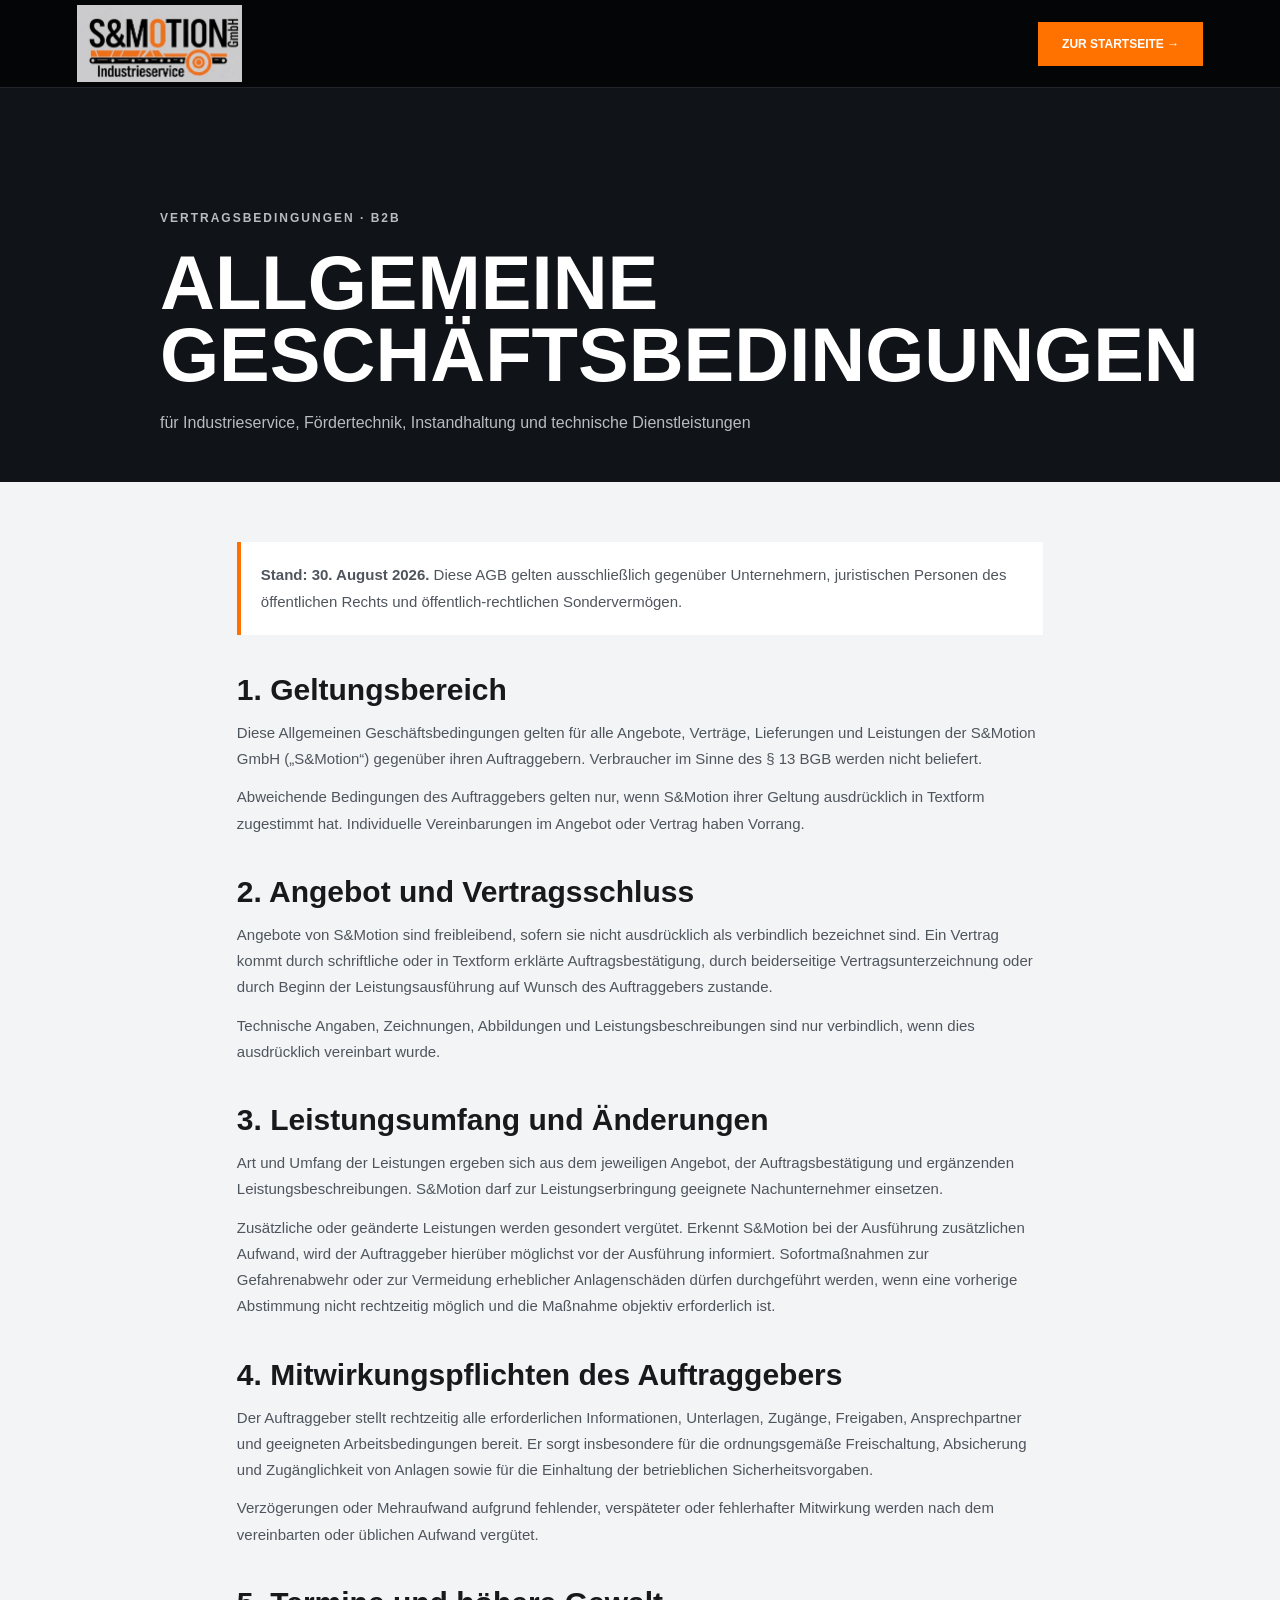
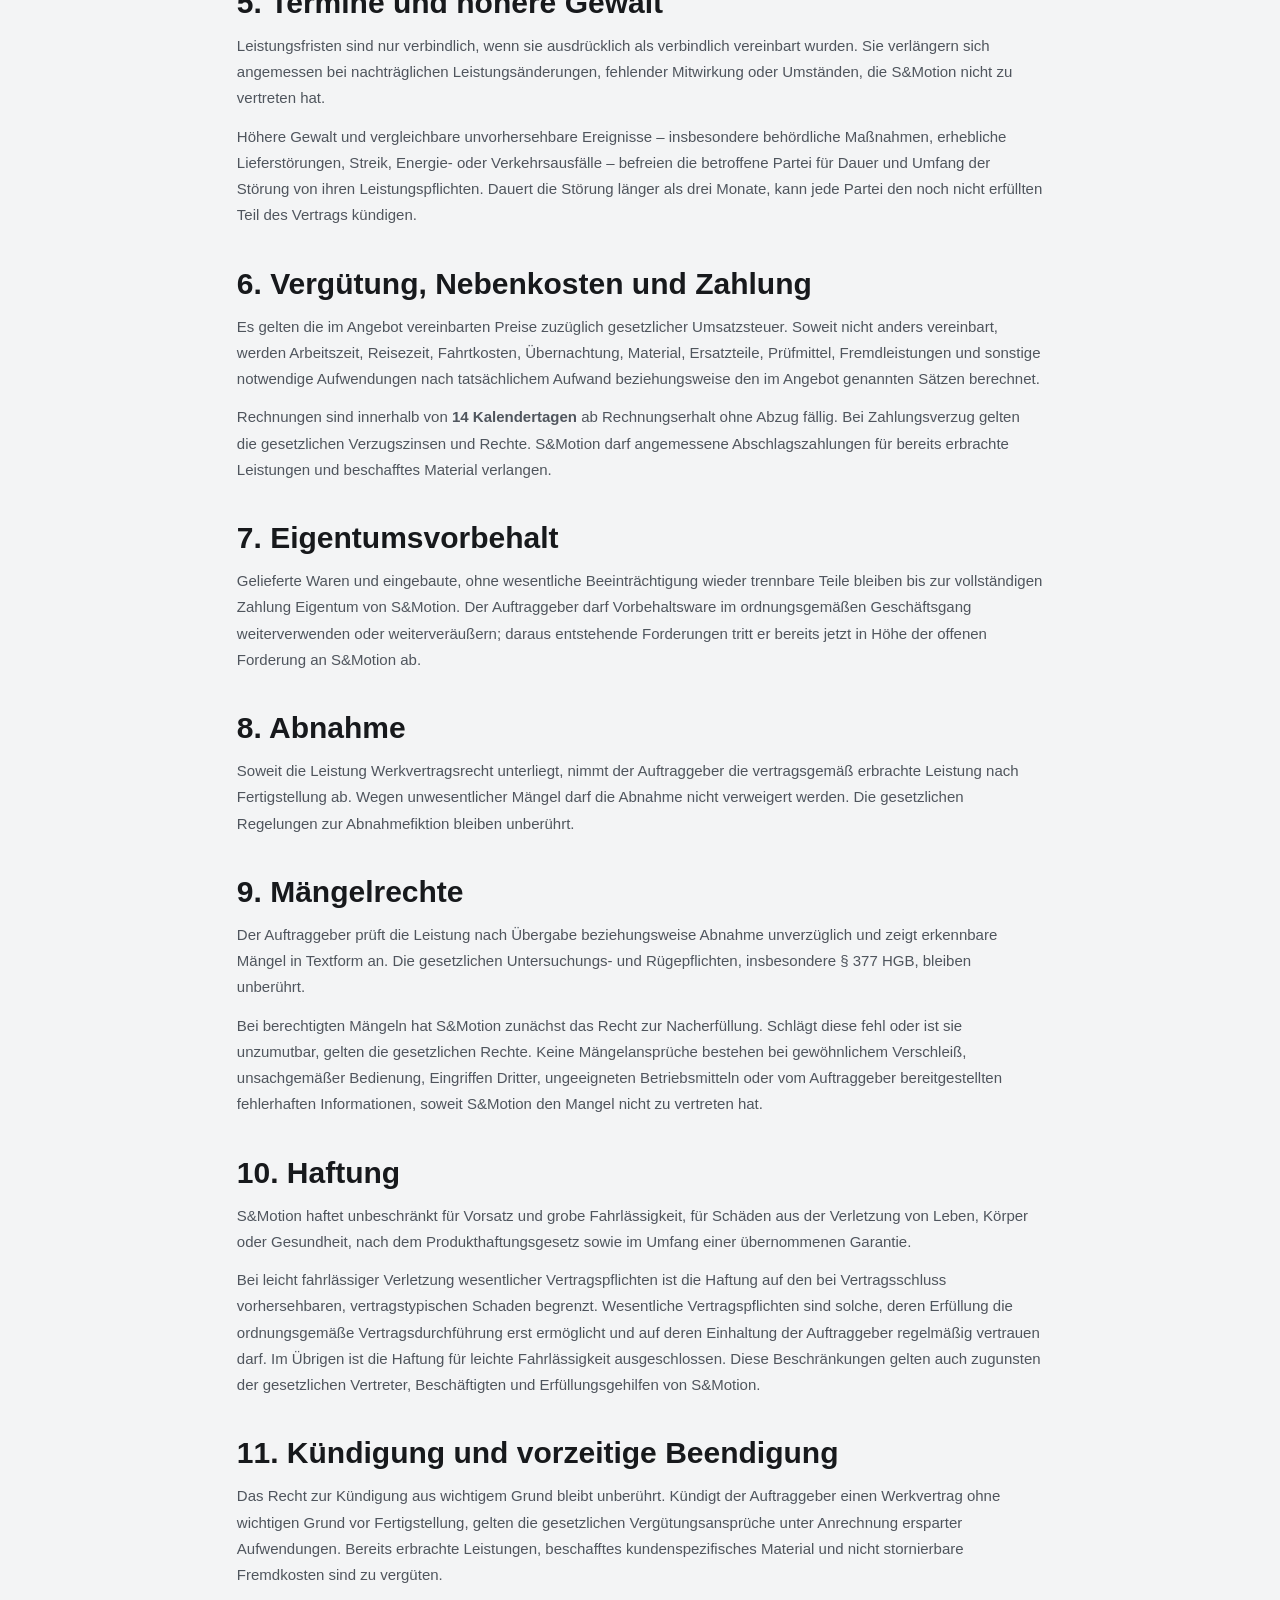
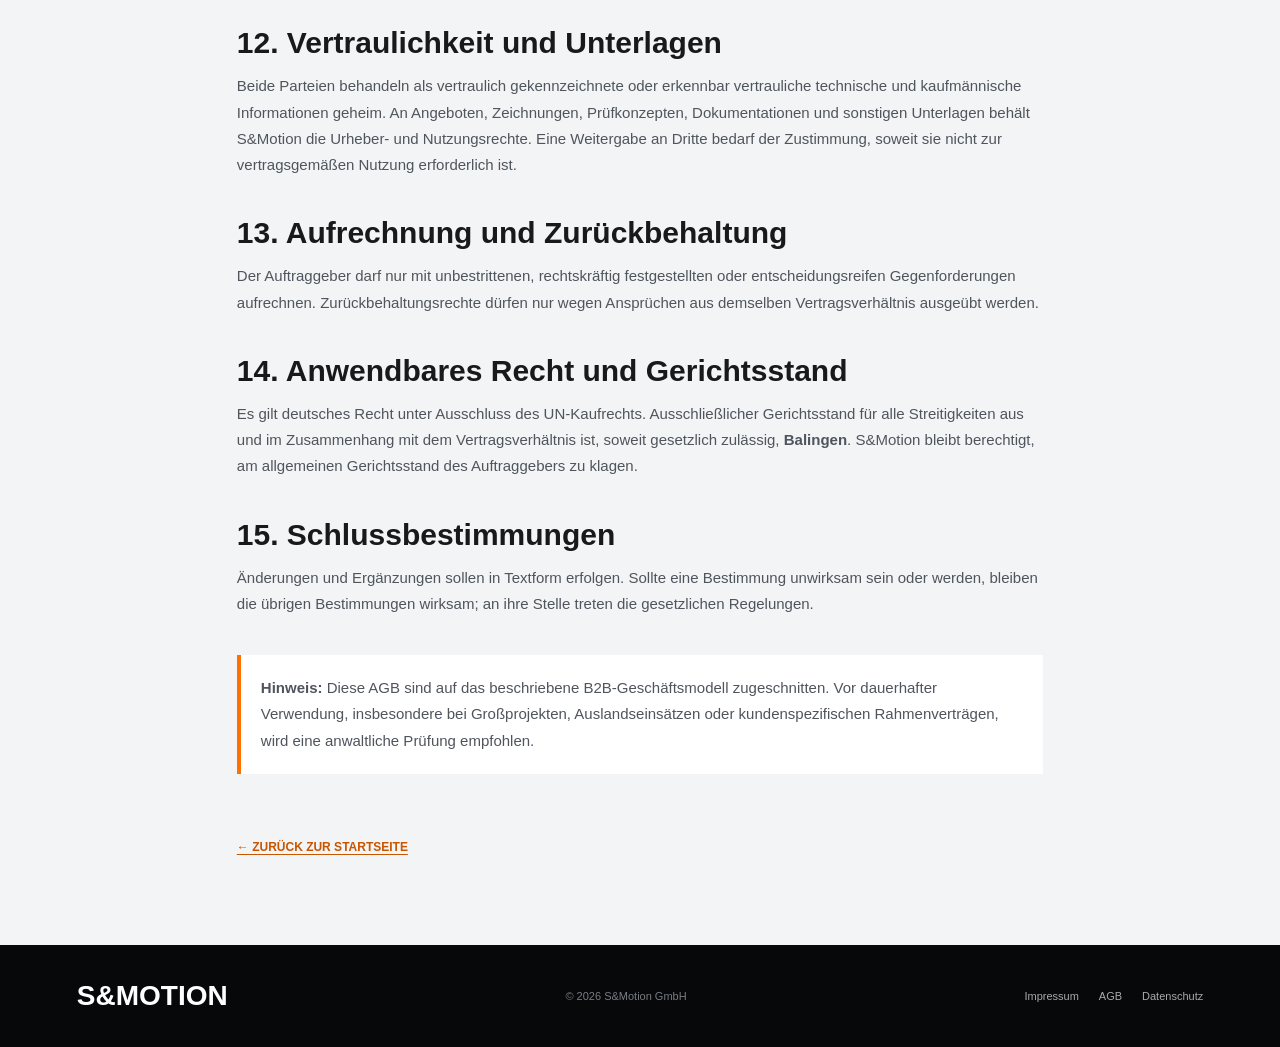
==== agb.html @ e18bdd0f "Add files via upload" ====
<!DOCTYPE html>
<html lang="de">
<head>
    <meta charset="UTF-8">
    <meta name="viewport" content="width=device-width, initial-scale=1.0">
    <meta name="robots" content="index,follow">
    <title>AGB | S&Motion GmbH</title>
    <meta name="description" content="Allgemeine Geschäftsbedingungen der S&Motion GmbH für Unternehmenskunden.">
    <link rel="stylesheet" href="style.css">
</head>
<body>
    <header class="header"><a href="index.html" class="logo"><img src="images/logo.png" alt="S&Motion GmbH Industrieservice"></a><a href="index.html" class="header-button">Zur Startseite →</a></header>
    <main class="legal-main">
        <div class="legal-hero"><div class="legal-hero-inner"><p class="eyebrow">VERTRAGSBEDINGUNGEN · B2B</p><h1>ALLGEMEINE GESCHÄFTSBEDINGUNGEN</h1><p>für Industrieservice, Fördertechnik, Instandhaltung und technische Dienstleistungen</p></div></div>
        <div class="legal-content">
            <section class="legal-note"><p><strong>Stand: 30. August 2026.</strong> Diese AGB gelten ausschließlich gegenüber Unternehmern, juristischen Personen des öffentlichen Rechts und öffentlich-rechtlichen Sondervermögen.</p></section>
            <section><h2>1. Geltungsbereich</h2><p>Diese Allgemeinen Geschäftsbedingungen gelten für alle Angebote, Verträge, Lieferungen und Leistungen der S&Motion GmbH („S&Motion“) gegenüber ihren Auftraggebern. Verbraucher im Sinne des § 13 BGB werden nicht beliefert.</p><p>Abweichende Bedingungen des Auftraggebers gelten nur, wenn S&Motion ihrer Geltung ausdrücklich in Textform zugestimmt hat. Individuelle Vereinbarungen im Angebot oder Vertrag haben Vorrang.</p></section>
            <section><h2>2. Angebot und Vertragsschluss</h2><p>Angebote von S&Motion sind freibleibend, sofern sie nicht ausdrücklich als verbindlich bezeichnet sind. Ein Vertrag kommt durch schriftliche oder in Textform erklärte Auftragsbestätigung, durch beiderseitige Vertragsunterzeichnung oder durch Beginn der Leistungsausführung auf Wunsch des Auftraggebers zustande.</p><p>Technische Angaben, Zeichnungen, Abbildungen und Leistungsbeschreibungen sind nur verbindlich, wenn dies ausdrücklich vereinbart wurde.</p></section>
            <section><h2>3. Leistungsumfang und Änderungen</h2><p>Art und Umfang der Leistungen ergeben sich aus dem jeweiligen Angebot, der Auftragsbestätigung und ergänzenden Leistungsbeschreibungen. S&Motion darf zur Leistungserbringung geeignete Nachunternehmer einsetzen.</p><p>Zusätzliche oder geänderte Leistungen werden gesondert vergütet. Erkennt S&Motion bei der Ausführung zusätzlichen Aufwand, wird der Auftraggeber hierüber möglichst vor der Ausführung informiert. Sofortmaßnahmen zur Gefahrenabwehr oder zur Vermeidung erheblicher Anlagenschäden dürfen durchgeführt werden, wenn eine vorherige Abstimmung nicht rechtzeitig möglich und die Maßnahme objektiv erforderlich ist.</p></section>
            <section><h2>4. Mitwirkungspflichten des Auftraggebers</h2><p>Der Auftraggeber stellt rechtzeitig alle erforderlichen Informationen, Unterlagen, Zugänge, Freigaben, Ansprechpartner und geeigneten Arbeitsbedingungen bereit. Er sorgt insbesondere für die ordnungsgemäße Freischaltung, Absicherung und Zugänglichkeit von Anlagen sowie für die Einhaltung der betrieblichen Sicherheitsvorgaben.</p><p>Verzögerungen oder Mehraufwand aufgrund fehlender, verspäteter oder fehlerhafter Mitwirkung werden nach dem vereinbarten oder üblichen Aufwand vergütet.</p></section>
            <section><h2>5. Termine und höhere Gewalt</h2><p>Leistungsfristen sind nur verbindlich, wenn sie ausdrücklich als verbindlich vereinbart wurden. Sie verlängern sich angemessen bei nachträglichen Leistungsänderungen, fehlender Mitwirkung oder Umständen, die S&Motion nicht zu vertreten hat.</p><p>Höhere Gewalt und vergleichbare unvorhersehbare Ereignisse – insbesondere behördliche Maßnahmen, erhebliche Lieferstörungen, Streik, Energie- oder Verkehrsausfälle – befreien die betroffene Partei für Dauer und Umfang der Störung von ihren Leistungspflichten. Dauert die Störung länger als drei Monate, kann jede Partei den noch nicht erfüllten Teil des Vertrags kündigen.</p></section>
            <section><h2>6. Vergütung, Nebenkosten und Zahlung</h2><p>Es gelten die im Angebot vereinbarten Preise zuzüglich gesetzlicher Umsatzsteuer. Soweit nicht anders vereinbart, werden Arbeitszeit, Reisezeit, Fahrtkosten, Übernachtung, Material, Ersatzteile, Prüfmittel, Fremdleistungen und sonstige notwendige Aufwendungen nach tatsächlichem Aufwand beziehungsweise den im Angebot genannten Sätzen berechnet.</p><p>Rechnungen sind innerhalb von <strong>14 Kalendertagen</strong> ab Rechnungserhalt ohne Abzug fällig. Bei Zahlungsverzug gelten die gesetzlichen Verzugszinsen und Rechte. S&Motion darf angemessene Abschlagszahlungen für bereits erbrachte Leistungen und beschafftes Material verlangen.</p></section>
            <section><h2>7. Eigentumsvorbehalt</h2><p>Gelieferte Waren und eingebaute, ohne wesentliche Beeinträchtigung wieder trennbare Teile bleiben bis zur vollständigen Zahlung Eigentum von S&Motion. Der Auftraggeber darf Vorbehaltsware im ordnungsgemäßen Geschäftsgang weiterverwenden oder weiterveräußern; daraus entstehende Forderungen tritt er bereits jetzt in Höhe der offenen Forderung an S&Motion ab.</p></section>
            <section><h2>8. Abnahme</h2><p>Soweit die Leistung Werkvertragsrecht unterliegt, nimmt der Auftraggeber die vertragsgemäß erbrachte Leistung nach Fertigstellung ab. Wegen unwesentlicher Mängel darf die Abnahme nicht verweigert werden. Die gesetzlichen Regelungen zur Abnahmefiktion bleiben unberührt.</p></section>
            <section><h2>9. Mängelrechte</h2><p>Der Auftraggeber prüft die Leistung nach Übergabe beziehungsweise Abnahme unverzüglich und zeigt erkennbare Mängel in Textform an. Die gesetzlichen Untersuchungs- und Rügepflichten, insbesondere § 377 HGB, bleiben unberührt.</p><p>Bei berechtigten Mängeln hat S&Motion zunächst das Recht zur Nacherfüllung. Schlägt diese fehl oder ist sie unzumutbar, gelten die gesetzlichen Rechte. Keine Mängelansprüche bestehen bei gewöhnlichem Verschleiß, unsachgemäßer Bedienung, Eingriffen Dritter, ungeeigneten Betriebsmitteln oder vom Auftraggeber bereitgestellten fehlerhaften Informationen, soweit S&Motion den Mangel nicht zu vertreten hat.</p></section>
            <section><h2>10. Haftung</h2><p>S&Motion haftet unbeschränkt für Vorsatz und grobe Fahrlässigkeit, für Schäden aus der Verletzung von Leben, Körper oder Gesundheit, nach dem Produkthaftungsgesetz sowie im Umfang einer übernommenen Garantie.</p><p>Bei leicht fahrlässiger Verletzung wesentlicher Vertragspflichten ist die Haftung auf den bei Vertragsschluss vorhersehbaren, vertragstypischen Schaden begrenzt. Wesentliche Vertragspflichten sind solche, deren Erfüllung die ordnungsgemäße Vertragsdurchführung erst ermöglicht und auf deren Einhaltung der Auftraggeber regelmäßig vertrauen darf. Im Übrigen ist die Haftung für leichte Fahrlässigkeit ausgeschlossen. Diese Beschränkungen gelten auch zugunsten der gesetzlichen Vertreter, Beschäftigten und Erfüllungsgehilfen von S&Motion.</p></section>
            <section><h2>11. Kündigung und vorzeitige Beendigung</h2><p>Das Recht zur Kündigung aus wichtigem Grund bleibt unberührt. Kündigt der Auftraggeber einen Werkvertrag ohne wichtigen Grund vor Fertigstellung, gelten die gesetzlichen Vergütungsansprüche unter Anrechnung ersparter Aufwendungen. Bereits erbrachte Leistungen, beschafftes kundenspezifisches Material und nicht stornierbare Fremdkosten sind zu vergüten.</p></section>
            <section><h2>12. Vertraulichkeit und Unterlagen</h2><p>Beide Parteien behandeln als vertraulich gekennzeichnete oder erkennbar vertrauliche technische und kaufmännische Informationen geheim. An Angeboten, Zeichnungen, Prüfkonzepten, Dokumentationen und sonstigen Unterlagen behält S&Motion die Urheber- und Nutzungsrechte. Eine Weitergabe an Dritte bedarf der Zustimmung, soweit sie nicht zur vertragsgemäßen Nutzung erforderlich ist.</p></section>
            <section><h2>13. Aufrechnung und Zurückbehaltung</h2><p>Der Auftraggeber darf nur mit unbestrittenen, rechtskräftig festgestellten oder entscheidungsreifen Gegenforderungen aufrechnen. Zurückbehaltungsrechte dürfen nur wegen Ansprüchen aus demselben Vertragsverhältnis ausgeübt werden.</p></section>
            <section><h2>14. Anwendbares Recht und Gerichtsstand</h2><p>Es gilt deutsches Recht unter Ausschluss des UN-Kaufrechts. Ausschließlicher Gerichtsstand für alle Streitigkeiten aus und im Zusammenhang mit dem Vertragsverhältnis ist, soweit gesetzlich zulässig, <strong>Balingen</strong>. S&Motion bleibt berechtigt, am allgemeinen Gerichtsstand des Auftraggebers zu klagen.</p></section>
            <section><h2>15. Schlussbestimmungen</h2><p>Änderungen und Ergänzungen sollen in Textform erfolgen. Sollte eine Bestimmung unwirksam sein oder werden, bleiben die übrigen Bestimmungen wirksam; an ihre Stelle treten die gesetzlichen Regelungen.</p></section>
            <section class="legal-note"><p><strong>Hinweis:</strong> Diese AGB sind auf das beschriebene B2B-Geschäftsmodell zugeschnitten. Vor dauerhafter Verwendung, insbesondere bei Großprojekten, Auslandseinsätzen oder kundenspezifischen Rahmenverträgen, wird eine anwaltliche Prüfung empfohlen.</p></section>
            <a class="legal-back" href="index.html">← Zurück zur Startseite</a>
        </div>
    </main>
    <footer><div class="footer-logo">S&MOTION</div><p>© 2026 S&Motion GmbH</p><div class="footer-links"><a href="impressum.html">Impressum</a><a href="agb.html">AGB</a><a href="datenschutz.html">Datenschutz</a></div></footer>
</body>
</html>
---- style.css ----
:root {
    --orange: #ff7200;
    --black: #08090b;
    --white: #fff;
    --page-padding: clamp(20px, 6vw, 96px);
    --content-width: 1440px;
    --section-space: clamp(68px, 7vw, 100px);
}

*, *::before, *::after { box-sizing: border-box; margin: 0; padding: 0; }
html { scroll-behavior: smooth; scroll-padding-top: 88px; }
body { min-width: 320px; background: var(--black); color: var(--white); font-family: "Inter", Arial, sans-serif; overflow-x: clip; }
img { max-width: 100%; }
a { color: inherit; text-decoration: none; }
h1, h2, h3 { font-family: "Barlow Condensed", Arial, sans-serif; }
button, a { -webkit-tap-highlight-color: transparent; }

.header {
    position: sticky; top: 0; z-index: 1000; width: 100%; height: 88px;
    padding-inline: var(--page-padding); display: flex; align-items: center;
    justify-content: space-between; gap: 24px; background: rgba(5,6,8,.96);
    border-bottom: 1px solid #22262c; backdrop-filter: blur(12px);
}
.logo { flex: 0 0 auto; display: flex; align-items: center; }
.logo img { width: 165px; height: auto; display: block; }
.navigation { display: flex; align-items: center; gap: clamp(16px, 2.2vw, 32px); }
.navigation a, .header-button { font-size: 12px; font-weight: 700; text-transform: uppercase; }
.navigation a { color: #c5c8cc; transition: color .25s ease; }
.navigation a:hover, .navigation a:focus-visible { color: var(--orange); }
.header-button { flex: 0 0 auto; padding: 15px 24px; background: var(--orange); transition: background .25s ease, color .25s ease; }
.header-button:hover, .header-button:focus-visible { background: var(--white); color: var(--black); }
.language-switcher { flex: 0 0 auto; display: flex; align-items: center; gap: 4px; padding: 4px; border: 1px solid #34383e; }
.language-switcher a { min-width: 30px; padding: 7px 6px; color: #9da2a9; font-size: 10px; font-weight: 700; text-align: center; transition: background .2s ease,color .2s ease; }
.language-switcher a:hover, .language-switcher a:focus-visible, .language-switcher a[aria-current="page"] { background: var(--orange); color: var(--white); }
.menu-toggle { display: none; width: 44px; height: 44px; padding: 9px; background: transparent; border: 0; cursor: pointer; }
.menu-toggle span { display: block; width: 100%; height: 2px; margin: 6px 0; background: var(--white); transition: transform .25s ease, opacity .25s ease; }

.hero {
    position: relative; min-height: min(850px, calc(100svh - 88px)); padding: 80px var(--page-padding);
    display: flex; align-items: center;
    background: linear-gradient(90deg,rgba(5,6,8,.98) 0%,rgba(5,6,8,.9) 32%,rgba(5,6,8,.5) 58%,rgba(5,6,8,.15) 100%), url("images/industrie.jpg") center/cover no-repeat;
}
.hero-content { position: relative; z-index: 1; width: 100%; max-width: 680px; }
.eyebrow { margin-bottom: 18px; color: var(--orange); font-size: 12px; font-weight: 700; letter-spacing: 2px; }
.hero h1 { font-size: clamp(58px, 6vw, 92px); line-height: .92; letter-spacing: 1px; font-weight: 800; }
.hero h1 span, .about h2 span { color: var(--orange); }
.hero-description { max-width: 560px; margin-top: 28px; color: #d2d5d9; font-size: 18px; line-height: 1.7; }
.hero-buttons { display: flex; flex-wrap: wrap; gap: 16px; margin-top: 38px; }
.button { display: inline-flex; align-items: center; justify-content: center; padding: 17px 28px; font-size: 12px; font-weight: 700; text-transform: uppercase; transition: transform .25s ease, background .25s ease, color .25s ease, border-color .25s ease; }
.primary { background: var(--orange); color: var(--white); }
.primary:hover, .primary:focus-visible { background: var(--white); color: var(--black); transform: translateY(-3px); }
.secondary { border: 1px solid #7d8288; }
.secondary:hover, .secondary:focus-visible { border-color: var(--orange); color: var(--orange); }

.advantages { padding: 35px var(--page-padding); display: grid; grid-template-columns: repeat(4,minmax(0,1fr)); background: linear-gradient(90deg,#101317,#171a1f); }
.advantage { min-width: 0; padding: 12px 25px; display: flex; align-items: center; gap: 16px; border-right: 1px solid #34383e; }
.advantage:first-child { padding-left: 0; }
.advantage:last-child { padding-right: 0; border-right: 0; }
.icon { flex: 0 0 auto; color: var(--orange); font-size: 40px; }
.advantage h3 { font-family: "Inter",Arial,sans-serif; font-size: 12px; letter-spacing: 1px; }
.advantage p { margin-top: 5px; color: #9da2a9; font-size: 11px; line-height: 1.5; }

.services, .why { padding: var(--section-space) var(--page-padding); }
.services { background: #f3f4f5; color: #17191c; }
.section-heading { max-width: 900px; margin: 0 auto 55px; text-align: center; }
.section-heading>p { margin-bottom: 10px; color: var(--orange); font-size: 11px; font-weight: 700; letter-spacing: 1.5px; }
.section-heading h2 { font-size: clamp(34px,4vw,52px); line-height: 1; }
.service-grid, .why-grid { width: 100%; max-width: var(--content-width); margin-inline: auto; display: grid; }
.service-grid { grid-template-columns: repeat(4,minmax(0,1fr)); gap: 20px; }
.service-card { min-width: 0; min-height: 350px; padding: 35px 28px; display: flex; flex-direction: column; background: var(--white); border-bottom: 4px solid transparent; transition: transform .25s ease,border-color .25s ease,box-shadow .25s ease; }
.service-card:hover { transform: translateY(-8px); border-bottom-color: var(--orange); box-shadow: 0 15px 35px rgba(0,0,0,.12); }
.service-card.featured { border-top: 4px solid var(--orange); }
.service-icon { margin-bottom: 24px; color: var(--orange); font-size: 46px; line-height: 1; }
.service-card h3 { margin-bottom: 25px; font-size: 28px; line-height: 1; }
.service-card ul { list-style: none; }
.service-card li { margin-bottom: 13px; color: #535860; font-size: 13px; line-height: 1.4; overflow-wrap: anywhere; }
.service-card li::before { content: "•"; margin-right: 8px; color: var(--orange); font-size: 18px; }

.about { min-height: 580px; display: grid; grid-template-columns: minmax(0,1fr) minmax(0,1fr); background: #0d1014; }
.about-image { min-height: 580px; background: linear-gradient(rgba(0,0,0,.1),rgba(0,0,0,.3)),url("images/industrie-team.jpg") center/cover no-repeat; }
.about-content { min-width: 0; padding: var(--section-space) var(--page-padding); display: flex; flex-direction: column; justify-content: center; }
.about h2 { font-size: clamp(42px,4vw,64px); line-height: .95; }
.about-content>p:not(.eyebrow) { margin-top: 24px; color: #b8bdc3; font-size: 15px; line-height: 1.8; }
.about-content .button { align-self: flex-start; margin-top: 32px; }

.why { background: var(--white); color: #16191d; }
.why-grid { grid-template-columns: repeat(4,minmax(0,1fr)); gap: 25px; }
.why-grid>div { min-width: 0; padding: 20px; text-align: center; }
.why-grid span { display: block; margin-bottom: 15px; color: var(--orange); font-size: 42px; }
.why-grid h3 { margin-bottom: 10px; font-family: "Inter",Arial,sans-serif; font-size: 13px; }
.why-grid p { color: #626870; font-size: 13px; line-height: 1.5; }

.contact { padding: 65px var(--page-padding); display: grid; grid-template-columns: minmax(0,1fr) minmax(0,1.4fr); gap: clamp(40px,5vw,70px); background: linear-gradient(110deg,var(--orange) 0 37%,#14171b 37% 100%); }
.contact-title, .contact-information, .contact-information div { min-width: 0; }
.contact-title h2 { font-size: clamp(36px,3.2vw,48px); line-height: 1; }
.contact-title p { margin-top: 16px; }
.contact-information { display: grid; grid-template-columns: repeat(2,minmax(0,1fr)); gap: 28px 25px; align-items: center; }
.contact-information div { padding-left: 22px; border-left: 1px solid #4b4e53; }
.contact-information span { display: block; margin-bottom: 8px; color: var(--orange); font-size: 10px; font-weight: 700; }
.contact-information strong { display: block; color: #d4d7da; font-size: 13px; line-height: 1.45; overflow-wrap: anywhere; }
.contact-information a { transition: color .2s ease; }
.contact-information a:hover, .contact-information a:focus-visible { color: var(--orange); }

footer { width: 100%; padding: 35px var(--page-padding); display: flex; align-items: center; justify-content: space-between; gap: 30px; background: #070809; }
.footer-logo { font-family: "Barlow Condensed",Arial,sans-serif; font-size: 28px; font-weight: 800; }
footer p { color: #777d84; font-size: 11px; }
.footer-links { display: flex; gap: 20px; }
.footer-links a { color: #aaa; font-size: 11px; }
.footer-links a:hover, .footer-links a:focus-visible { color: var(--orange); }

@media (max-width: 1100px) {
    .navigation { gap: 14px; }
    .navigation a { font-size: 11px; }
    .header-button { padding-inline: 18px; }
    .service-grid, .why-grid { grid-template-columns: repeat(2,minmax(0,1fr)); }
    .advantages { grid-template-columns: repeat(2,minmax(0,1fr)); }
    .advantage:nth-child(2) { border-right: 0; }
    .advantage:nth-child(-n+2) { border-bottom: 1px solid #34383e; }
    .advantage:nth-child(3) { padding-left: 0; }
    .contact { grid-template-columns: 1fr; background: linear-gradient(180deg,var(--orange) 0 42%,#14171b 42% 100%); }
}

@media (max-width: 820px) {
    html { scroll-padding-top: 75px; }
    .header { height: 75px; }
    .logo img { width: 132px; }
    .header-button { display: none; }
    .language-switcher { margin-left: auto; }
    .menu-toggle { display: block; position: relative; z-index: 2; }
    .navigation { position: absolute; top: 75px; left: 0; width: 100%; max-height: 0; overflow: hidden; display: flex; flex-direction: column; align-items: stretch; gap: 0; background: #08090b; border-bottom: 1px solid #292d32; visibility: hidden; transition: max-height .35s ease,visibility .35s ease; }
    .navigation.active { max-height: 420px; visibility: visible; }
    .navigation a { width: 100%; padding: 18px var(--page-padding); border-bottom: 1px solid #202328; font-size: 13px; }
    .menu-toggle.active span:nth-child(1) { transform: translateY(8px) rotate(45deg); }
    .menu-toggle.active span:nth-child(2) { opacity: 0; }
    .menu-toggle.active span:nth-child(3) { transform: translateY(-8px) rotate(-45deg); }
    .hero { min-height: calc(100svh - 75px); padding-block: 70px; background-position: 62% center; }
    .hero h1 { font-size: clamp(46px,12vw,66px); }
    .advantages { grid-template-columns: 1fr; }
    .advantage { padding: 20px 0; border-right: 0; border-bottom: 1px solid #34383e; }
    .advantage:last-child { border-bottom: 0; }
    .about { grid-template-columns: 1fr; }
    .about-image { min-height: 390px; }
    .contact-information { grid-template-columns: 1fr; gap: 0; }
    .contact-information div { width: 100%; padding: 18px 0; border-left: 0; border-top: 1px solid #4b4e53; }
}

@media (max-width: 600px) {
    :root { --page-padding: 20px; --section-space: 64px; }
    .hero { min-height: 620px; padding-block: 60px; }
    .hero-description { font-size: 16px; line-height: 1.6; }
    .hero-buttons { flex-direction: column; align-items: stretch; }
    .button { width: 100%; }
    .advantages { padding-block: 24px; }
    .section-heading { margin-bottom: 38px; }
    .service-grid, .why-grid { grid-template-columns: minmax(0,1fr); gap: 16px; }
    .service-card { width: 100%; min-height: 0; padding: 30px 24px; }
    .why-grid>div { padding: 20px 8px; }
    .about-image { min-height: 330px; }
    .about-content { padding: 64px var(--page-padding); }
    .about-content .button { align-self: stretch; }
    .contact { padding-block: 54px; gap: 34px; background: linear-gradient(180deg,var(--orange) 0 38%,#14171b 38% 100%); }
    .contact-title h2 br { display: none; }
    footer { flex-direction: column; text-align: center; }
}

@media (prefers-reduced-motion: reduce) {
    html { scroll-behavior: auto; }
    *, *::before, *::after { scroll-behavior: auto !important; transition-duration: .01ms !important; }
}

/* Legal pages */
.legal-main { background: #f3f4f5; color: #17191c; }
.legal-hero { padding: clamp(70px,8vw,110px) var(--page-padding) 46px; background: #101317; color: var(--white); }
.legal-hero-inner, .legal-content { width: 100%; max-width: 960px; margin-inline: auto; }
.legal-hero h1 { font-size: clamp(48px,7vw,76px); line-height: .95; }
.legal-hero p { margin-top: 18px; color: #b8bdc3; line-height: 1.7; }
.legal-content { padding: 60px var(--page-padding) 90px; }
.legal-content section { margin-bottom: 38px; }
.legal-content h2 { margin-bottom: 14px; color: #17191c; font-size: 30px; line-height: 1.1; }
.legal-content h3 { margin: 22px 0 10px; font-size: 20px; }
.legal-content p, .legal-content li { color: #4f555d; font-size: 15px; line-height: 1.75; }
.legal-content p + p { margin-top: 12px; }
.legal-content ul, .legal-content ol { padding-left: 22px; }
.legal-content li + li { margin-top: 8px; }
.legal-content a { color: #c85500; text-decoration: underline; text-underline-offset: 3px; overflow-wrap: anywhere; }
.legal-note { padding: 20px; border-left: 4px solid var(--orange); background: #fff; }
.legal-back { display: inline-flex; margin-top: 28px; color: var(--orange); font-size: 12px; font-weight: 700; text-transform: uppercase; }
@media (max-width:600px) { .legal-content { padding-block: 44px 68px; } .legal-content h2 { font-size: 26px; } }
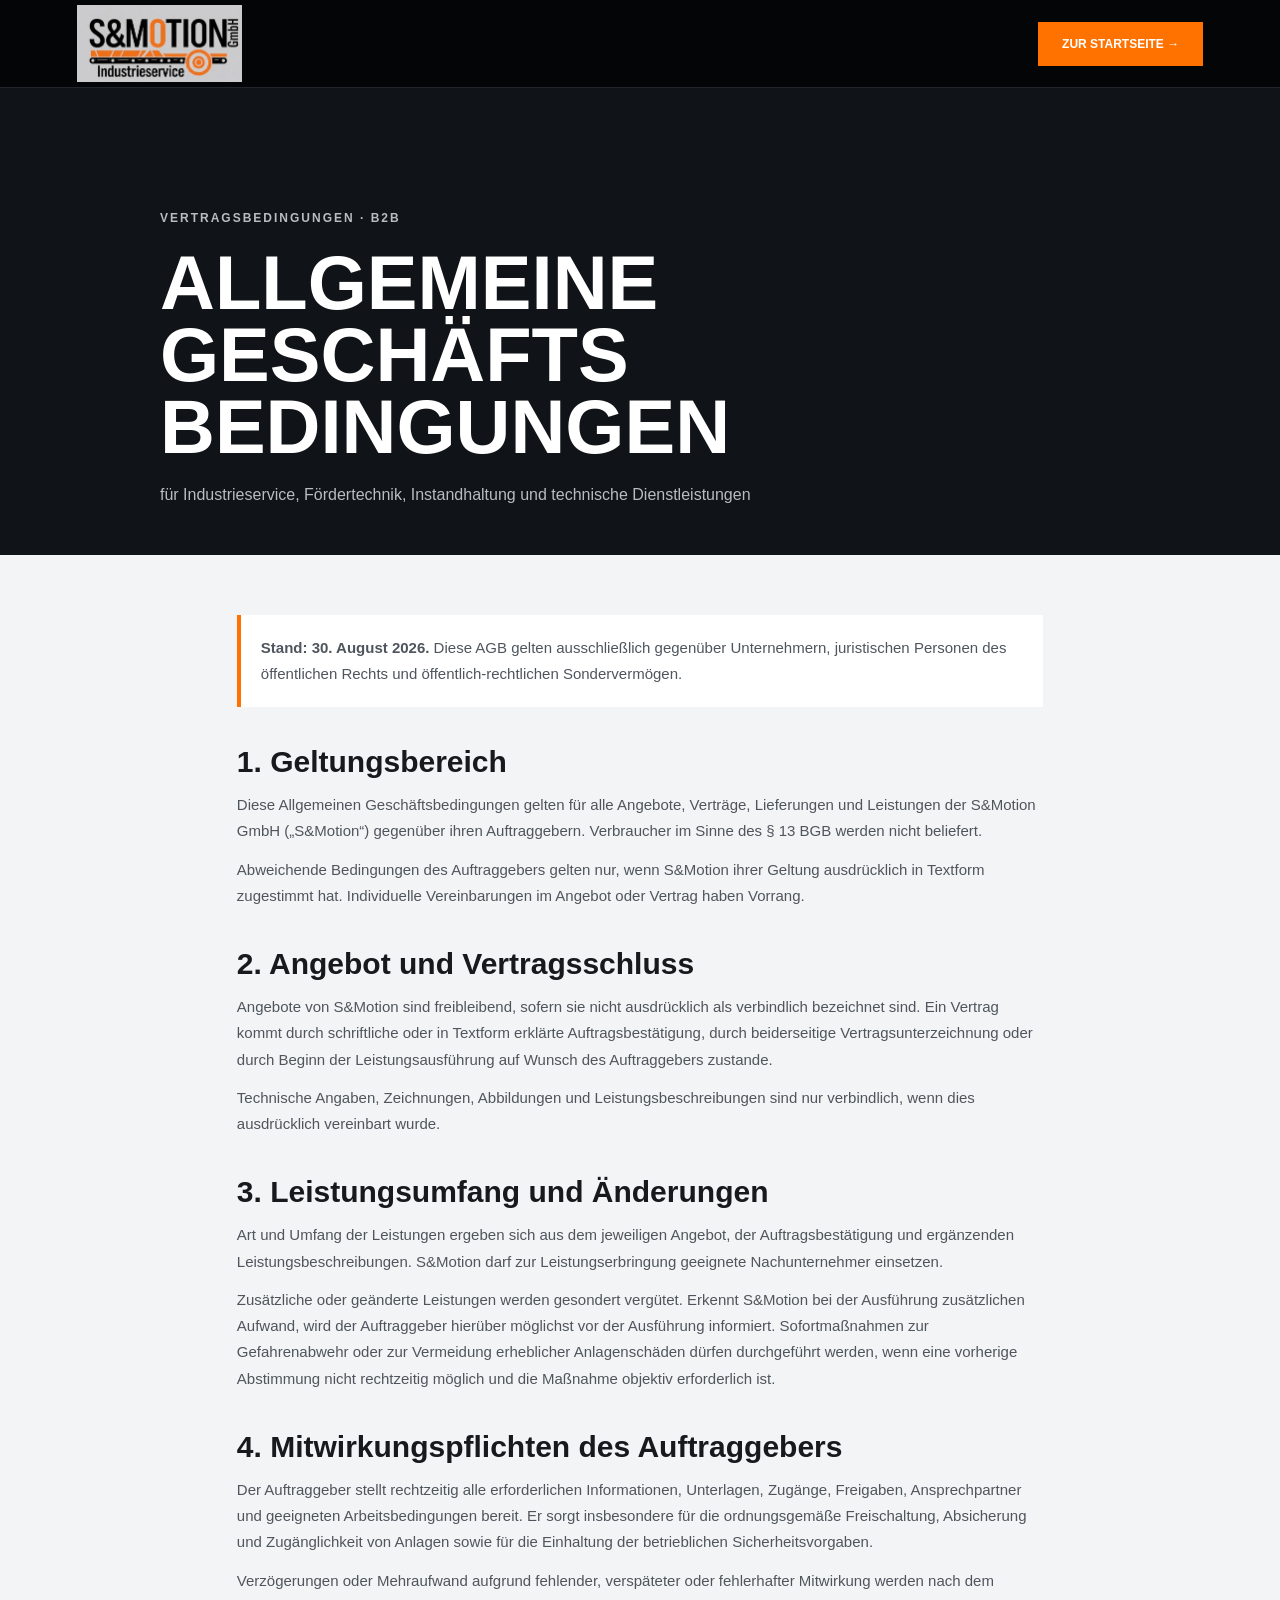
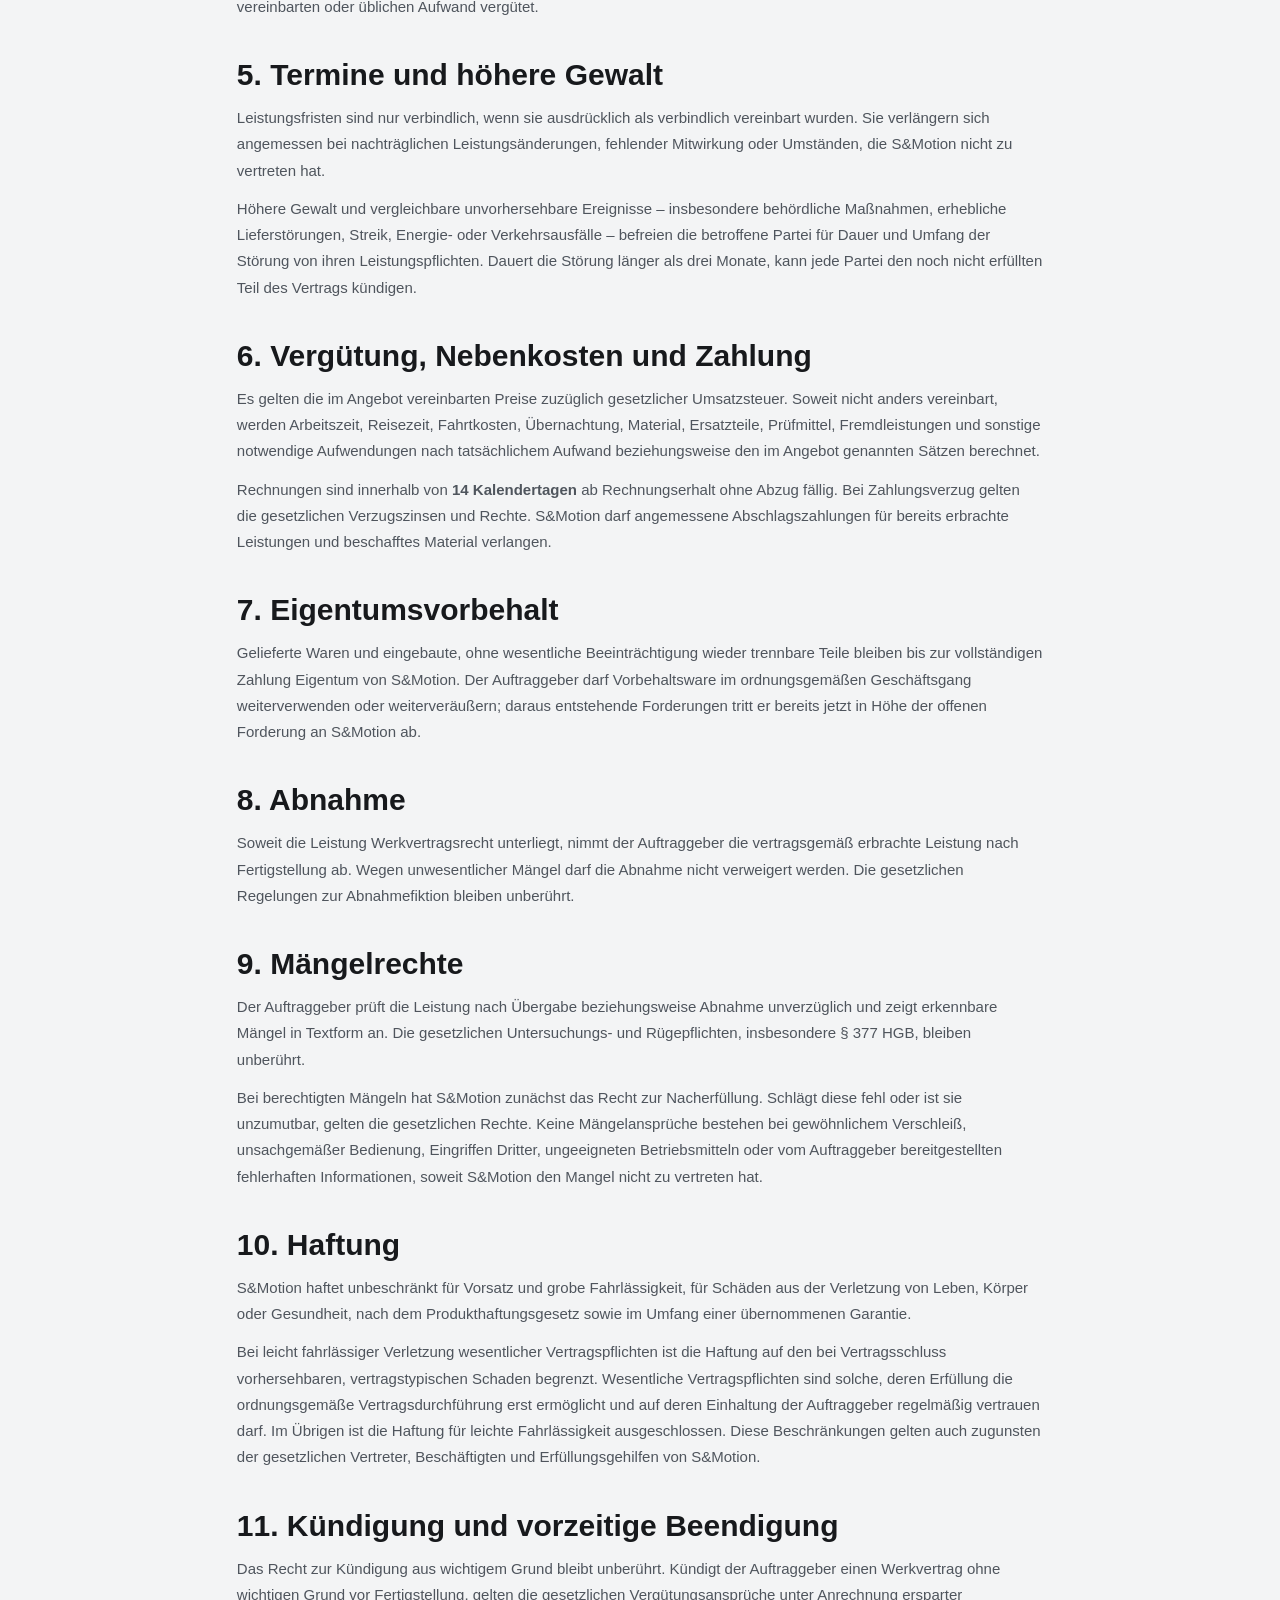
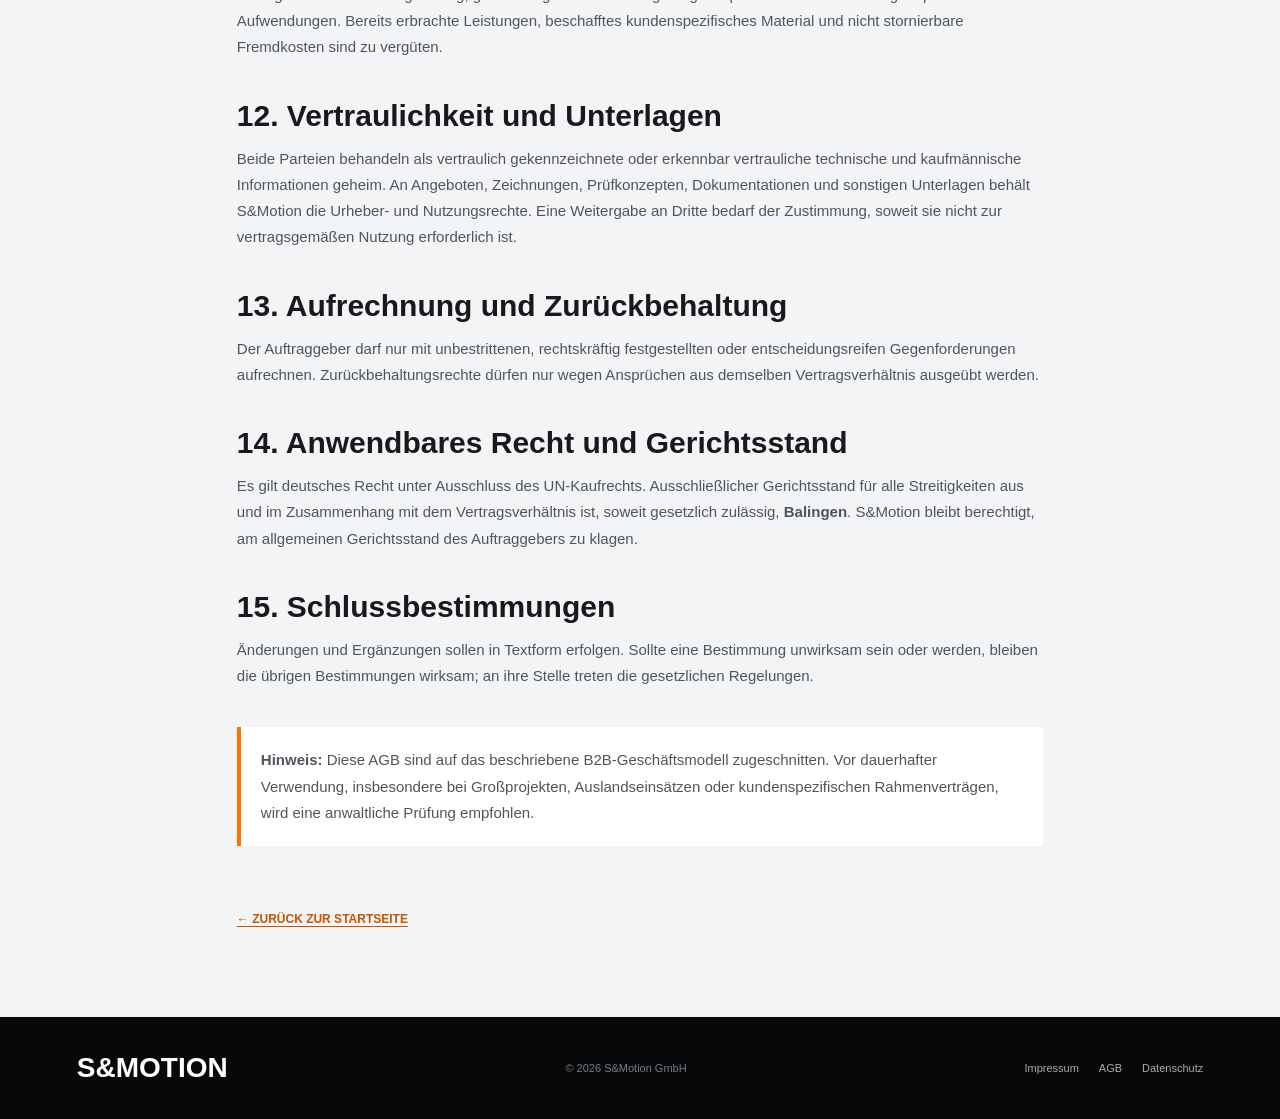
==== commit c19e52fb: "Add files via upload" ====
--- a/agb.html
+++ b/agb.html
@@ -11,7 +11,7 @@
 <body>
     <header class="header"><a href="index.html" class="logo"><img src="images/logo.png" alt="S&Motion GmbH Industrieservice"></a><a href="index.html" class="header-button">Zur Startseite →</a></header>
     <main class="legal-main">
-        <div class="legal-hero"><div class="legal-hero-inner"><p class="eyebrow">VERTRAGSBEDINGUNGEN · B2B</p><h1>ALLGEMEINE GESCHÄFTSBEDINGUNGEN</h1><p>für Industrieservice, Fördertechnik, Instandhaltung und technische Dienstleistungen</p></div></div>
+        <div class="legal-hero"><div class="legal-hero-inner"><p class="eyebrow">VERTRAGSBEDINGUNGEN · B2B</p><h1>ALLGEMEINE GESCHÄFTS<wbr>BEDINGUNGEN</h1><p>für Industrieservice, Fördertechnik, Instandhaltung und technische Dienstleistungen</p></div></div>
         <div class="legal-content">
             <section class="legal-note"><p><strong>Stand: 30. August 2026.</strong> Diese AGB gelten ausschließlich gegenüber Unternehmern, juristischen Personen des öffentlichen Rechts und öffentlich-rechtlichen Sondervermögen.</p></section>
             <section><h2>1. Geltungsbereich</h2><p>Diese Allgemeinen Geschäftsbedingungen gelten für alle Angebote, Verträge, Lieferungen und Leistungen der S&Motion GmbH („S&Motion“) gegenüber ihren Auftraggebern. Verbraucher im Sinne des § 13 BGB werden nicht beliefert.</p><p>Abweichende Bedingungen des Auftraggebers gelten nur, wenn S&Motion ihrer Geltung ausdrücklich in Textform zugestimmt hat. Individuelle Vereinbarungen im Angebot oder Vertrag haben Vorrang.</p></section>
--- a/style.css
+++ b/style.css
@@ -9,7 +9,7 @@
 
 *, *::before, *::after { box-sizing: border-box; margin: 0; padding: 0; }
 html { scroll-behavior: smooth; scroll-padding-top: 88px; }
-body { min-width: 320px; background: var(--black); color: var(--white); font-family: "Inter", Arial, sans-serif; overflow-x: clip; }
+body { width: 100%; min-width: 320px; background: var(--black); color: var(--white); font-family: "Inter", Arial, sans-serif; overflow-x: hidden; overflow-x: clip; }
 img { max-width: 100%; }
 a { color: inherit; text-decoration: none; }
 h1, h2, h3 { font-family: "Barlow Condensed", Arial, sans-serif; }
@@ -42,7 +42,7 @@
 }
 .hero-content { position: relative; z-index: 1; width: 100%; max-width: 680px; }
 .eyebrow { margin-bottom: 18px; color: var(--orange); font-size: 12px; font-weight: 700; letter-spacing: 2px; }
-.hero h1 { font-size: clamp(58px, 6vw, 92px); line-height: .92; letter-spacing: 1px; font-weight: 800; }
+.hero h1 { max-width: 100%; font-size: clamp(58px, 6vw, 92px); line-height: .92; letter-spacing: 1px; font-weight: 800; overflow-wrap: anywhere; }
 .hero h1 span, .about h2 span { color: var(--orange); }
 .hero-description { max-width: 560px; margin-top: 28px; color: #d2d5d9; font-size: 18px; line-height: 1.7; }
 .hero-buttons { display: flex; flex-wrap: wrap; gap: 16px; margin-top: 38px; }
@@ -134,7 +134,7 @@
     .menu-toggle.active span:nth-child(2) { opacity: 0; }
     .menu-toggle.active span:nth-child(3) { transform: translateY(-8px) rotate(-45deg); }
     .hero { min-height: calc(100svh - 75px); padding-block: 70px; background-position: 62% center; }
-    .hero h1 { font-size: clamp(46px,12vw,66px); }
+    .hero h1 { font-size: clamp(38px,10.8vw,60px); }
     .advantages { grid-template-columns: 1fr; }
     .advantage { padding: 20px 0; border-right: 0; border-bottom: 1px solid #34383e; }
     .advantage:last-child { border-bottom: 0; }
@@ -172,7 +172,7 @@
 .legal-main { background: #f3f4f5; color: #17191c; }
 .legal-hero { padding: clamp(70px,8vw,110px) var(--page-padding) 46px; background: #101317; color: var(--white); }
 .legal-hero-inner, .legal-content { width: 100%; max-width: 960px; margin-inline: auto; }
-.legal-hero h1 { font-size: clamp(48px,7vw,76px); line-height: .95; }
+.legal-hero h1 { max-width: 100%; font-size: clamp(38px,7vw,76px); line-height: .95; overflow-wrap: anywhere; hyphens: auto; }
 .legal-hero p { margin-top: 18px; color: #b8bdc3; line-height: 1.7; }
 .legal-content { padding: 60px var(--page-padding) 90px; }
 .legal-content section { margin-bottom: 38px; }
@@ -185,4 +185,4 @@
 .legal-content a { color: #c85500; text-decoration: underline; text-underline-offset: 3px; overflow-wrap: anywhere; }
 .legal-note { padding: 20px; border-left: 4px solid var(--orange); background: #fff; }
 .legal-back { display: inline-flex; margin-top: 28px; color: var(--orange); font-size: 12px; font-weight: 700; text-transform: uppercase; }
-@media (max-width:600px) { .legal-content { padding-block: 44px 68px; } .legal-content h2 { font-size: 26px; } }
+@media (max-width:600px) { .legal-hero h1 { font-size: clamp(34px,10vw,46px); } .legal-content { padding-block: 44px 68px; } .legal-content h2 { font-size: 26px; } }
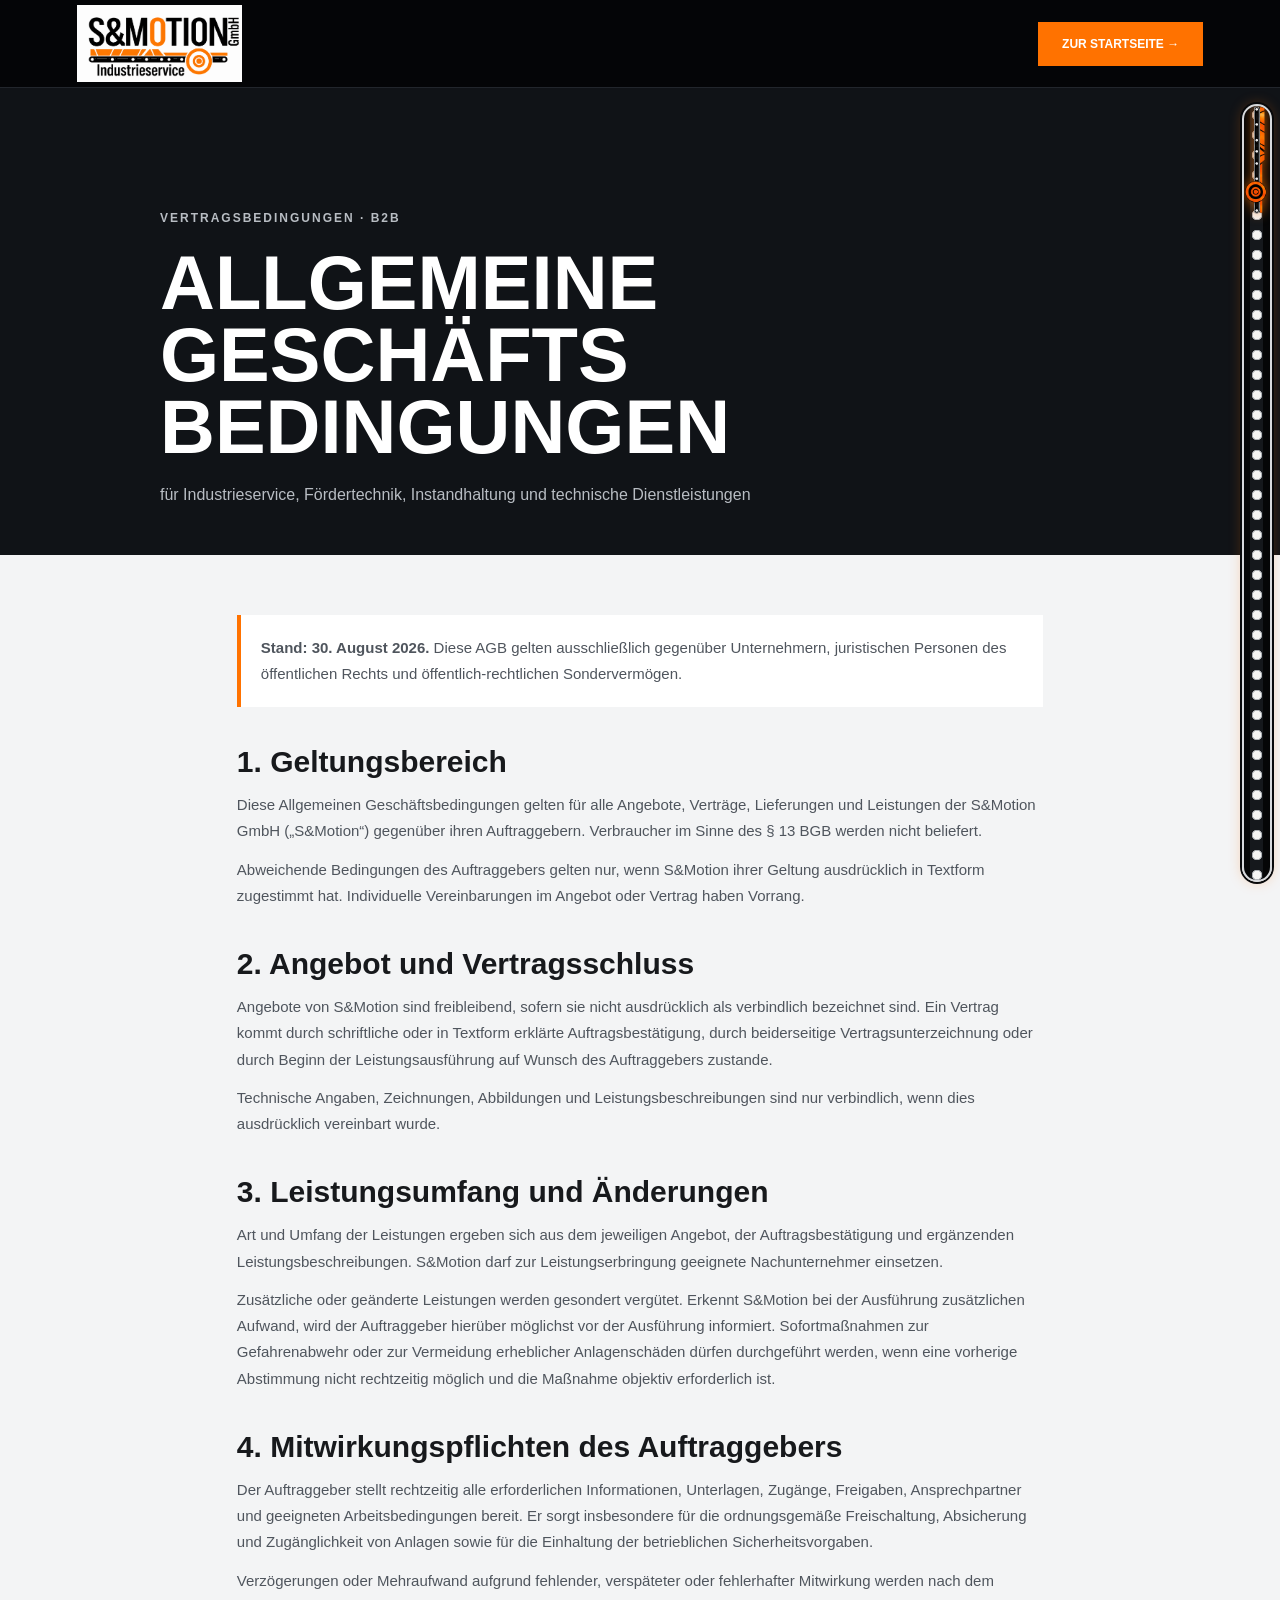
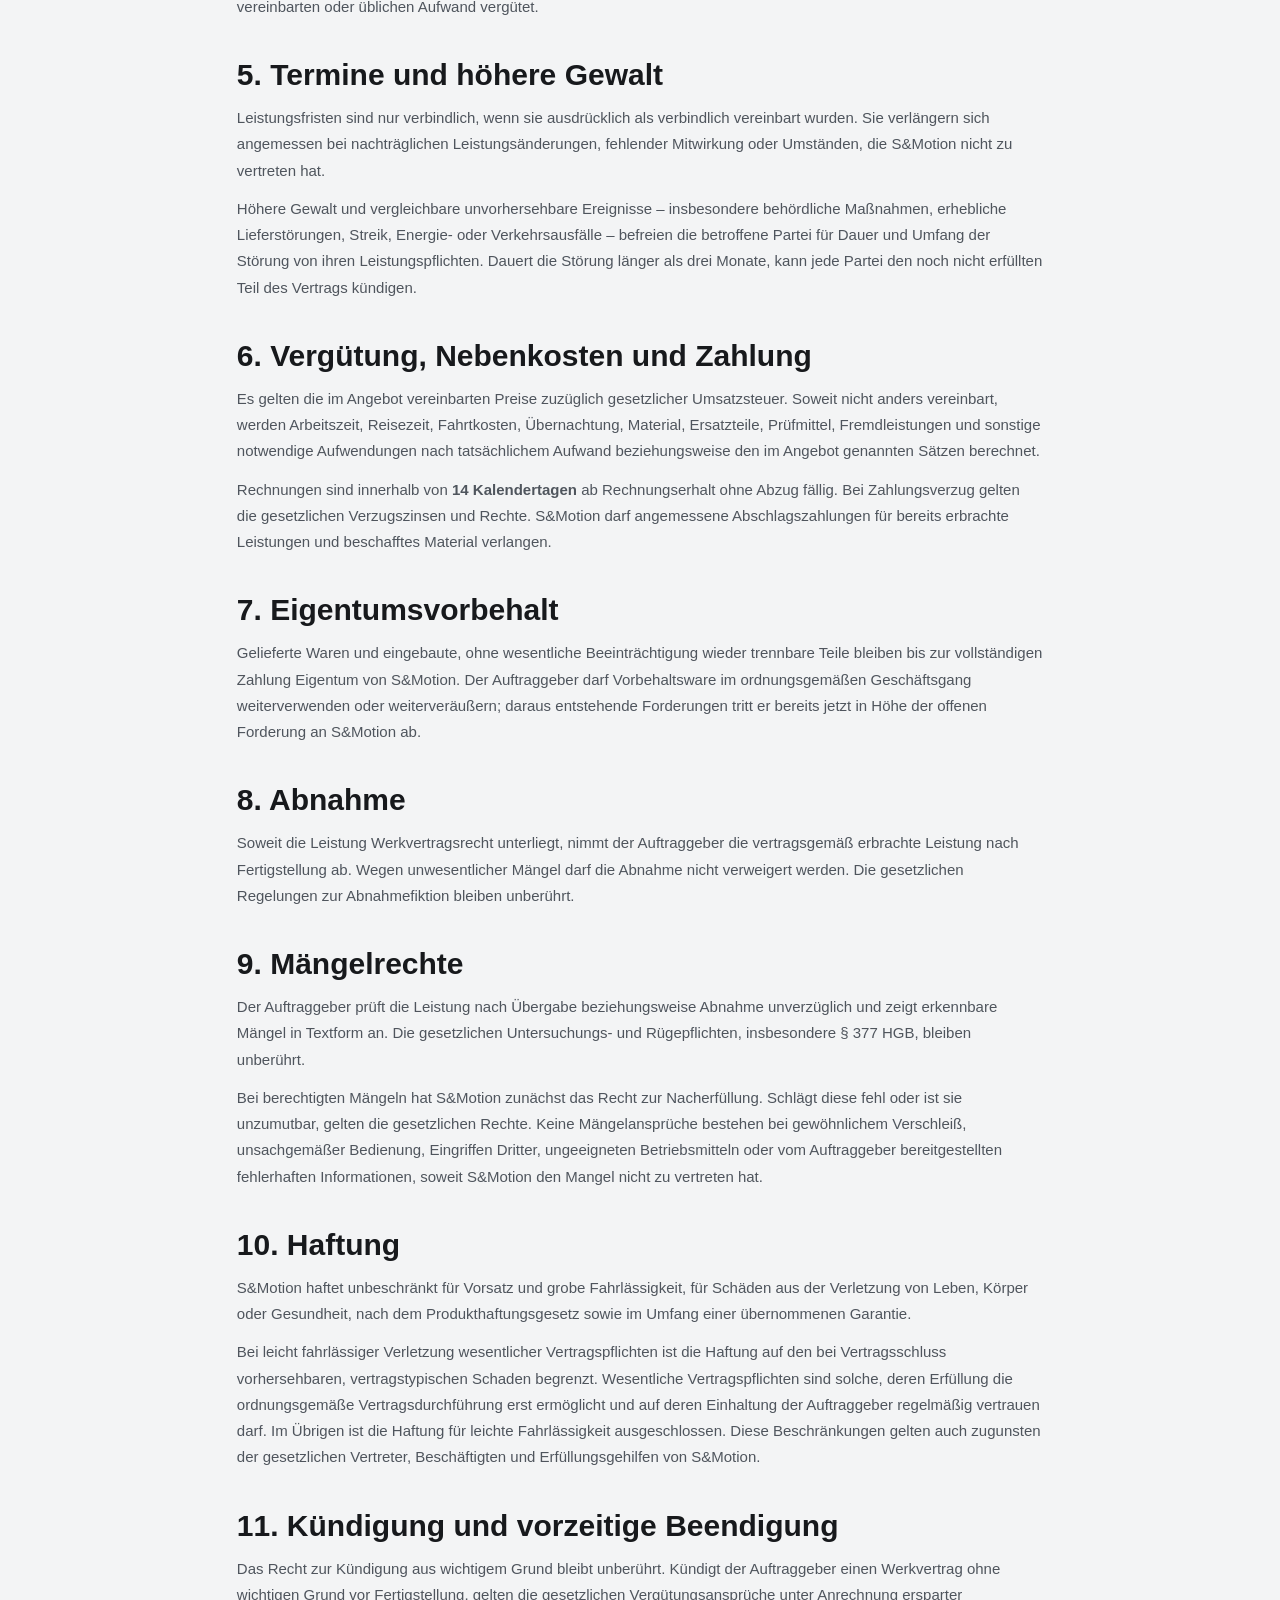
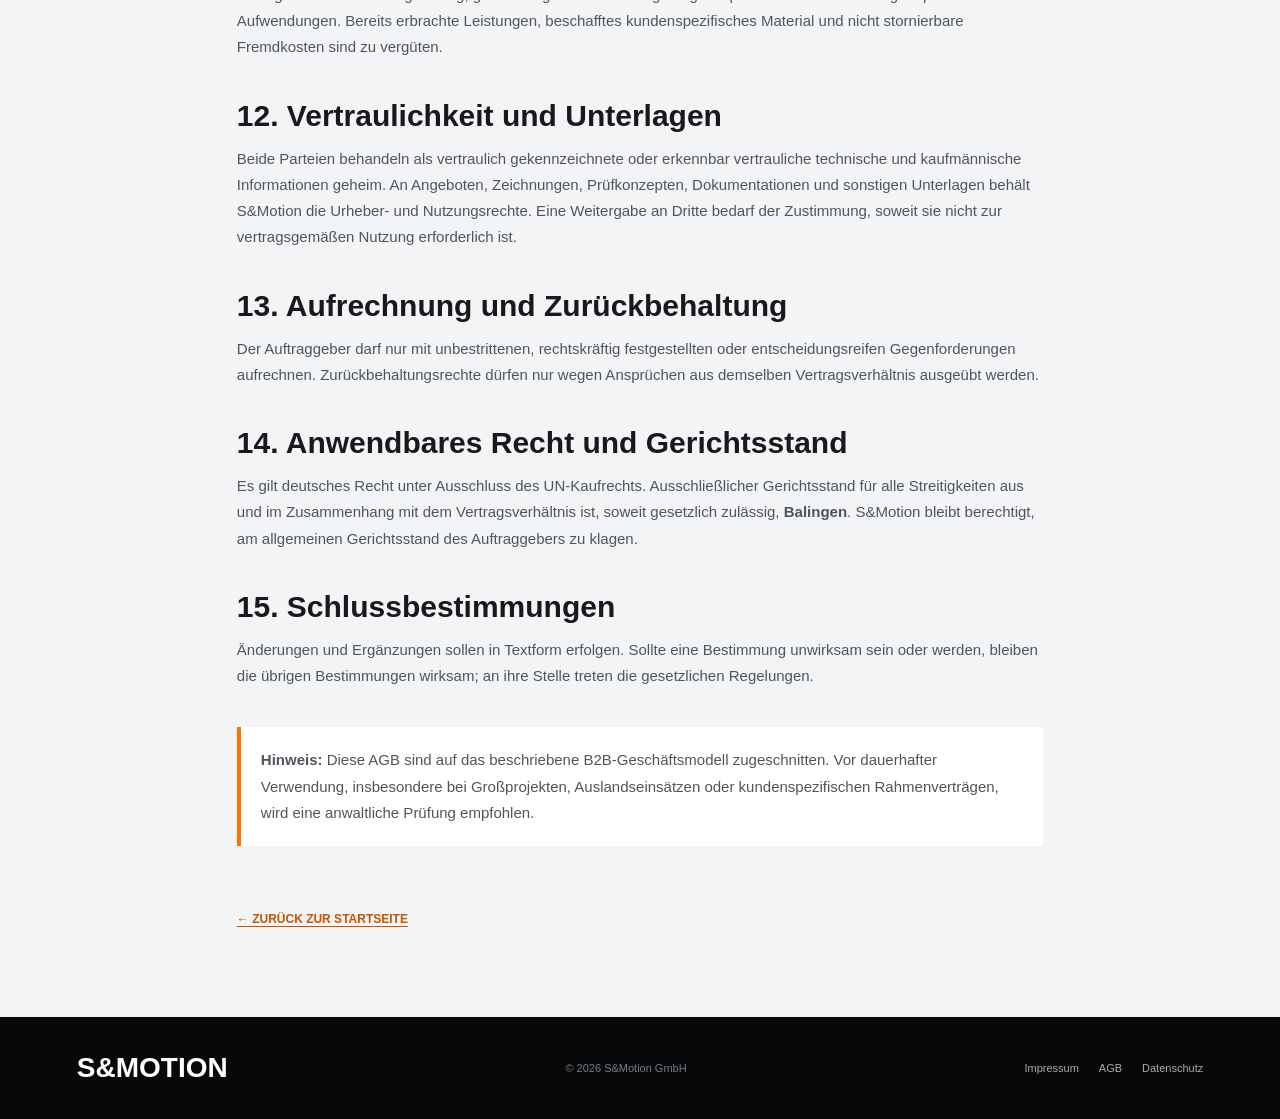
==== commit 3e5d2888: "Add conveyor-themed custom scrollbar" ====
--- a/agb.html
+++ b/agb.html
@@ -7,6 +7,7 @@
     <title>AGB | S&Motion GmbH</title>
     <meta name="description" content="Allgemeine Geschäftsbedingungen der S&Motion GmbH für Unternehmenskunden.">
     <link rel="stylesheet" href="style.css">
+    <script src="scrollbar.js" defer></script>
 </head>
 <body>
     <header class="header"><a href="index.html" class="logo"><img src="images/logo.png" alt="S&Motion GmbH Industrieservice"></a><a href="index.html" class="header-button">Zur Startseite →</a></header>
--- a/style.css
+++ b/style.css
@@ -94,10 +94,12 @@
 .contact-title, .contact-information, .contact-information div { min-width: 0; }
 .contact-title h2 { font-size: clamp(36px,3.2vw,48px); line-height: 1; }
 .contact-title p { margin-top: 16px; }
-.contact-information { display: grid; grid-template-columns: repeat(2,minmax(0,1fr)); gap: 28px 25px; align-items: center; }
+.contact-information { display: grid; grid-template-columns: repeat(3,minmax(0,1fr)); gap: 28px 25px; align-items: center; }
 .contact-information div { padding-left: 22px; border-left: 1px solid #4b4e53; }
 .contact-information span { display: block; margin-bottom: 8px; color: var(--orange); font-size: 10px; font-weight: 700; }
 .contact-information strong { display: block; color: #d4d7da; font-size: 13px; line-height: 1.45; overflow-wrap: anywhere; }
+.contact-person + .contact-person { margin-top: 14px; }
+.contact-person a { display: block; margin-top: 3px; color: var(--white); font-weight: 600; }
 .contact-information a { transition: color .2s ease; }
 .contact-information a:hover, .contact-information a:focus-visible { color: var(--orange); }
 
@@ -186,3 +188,72 @@
 .legal-note { padding: 20px; border-left: 4px solid var(--orange); background: #fff; }
 .legal-back { display: inline-flex; margin-top: 28px; color: var(--orange); font-size: 12px; font-weight: 700; text-transform: uppercase; }
 @media (max-width:600px) { .legal-hero h1 { font-size: clamp(34px,10vw,46px); } .legal-content { padding-block: 44px 68px; } .legal-content h2 { font-size: 26px; } }
+
+
+/* S&Motion conveyor scrollbar */
+html.has-sm-scrollbar {
+    scrollbar-width: none;
+}
+html.has-sm-scrollbar::-webkit-scrollbar {
+    width: 0;
+    height: 0;
+}
+.sm-scrollbar {
+    position: fixed;
+    z-index: 950;
+    top: 104px;
+    right: 8px;
+    bottom: 18px;
+    width: 30px;
+    opacity: 0;
+    pointer-events: none;
+    transition: opacity .25s ease;
+}
+.sm-scrollbar.is-active {
+    opacity: 1;
+    pointer-events: auto;
+}
+.sm-scrollbar__track {
+    position: absolute;
+    inset: 0;
+    overflow: hidden;
+    cursor: pointer;
+    border: 2px solid #d7d9dc;
+    border-radius: 18px;
+    background:
+        radial-gradient(circle at 50% 9px, #f5f5f5 0 4px, #aeb2b7 4.5px 5px, transparent 5.5px) center top / 100% 20px repeat-y,
+        linear-gradient(90deg, #050607 0 25%, #15181c 25% 75%, #050607 75% 100%);
+    box-shadow: 0 0 0 2px #08090b, 0 0 14px rgba(255,114,0,.28);
+}
+.sm-scrollbar__thumb {
+    position: absolute;
+    top: 0;
+    left: 50%;
+    width: 30px;
+    height: 108px;
+    cursor: grab;
+    touch-action: none;
+    will-change: transform;
+    filter: drop-shadow(0 0 6px rgba(255,114,0,.7));
+}
+.sm-scrollbar__thumb:active {
+    cursor: grabbing;
+}
+.sm-scrollbar__thumb img {
+    position: absolute;
+    top: 50%;
+    left: 50%;
+    width: 108px;
+    max-width: none;
+    height: auto;
+    user-select: none;
+    pointer-events: none;
+    transform: translate(-50%,-50%) rotate(90deg);
+    transform-origin: center;
+}
+@media (max-width: 820px), (pointer: coarse) {
+    .sm-scrollbar { display: none !important; }
+}
+@media print {
+    .sm-scrollbar { display: none !important; }
+}
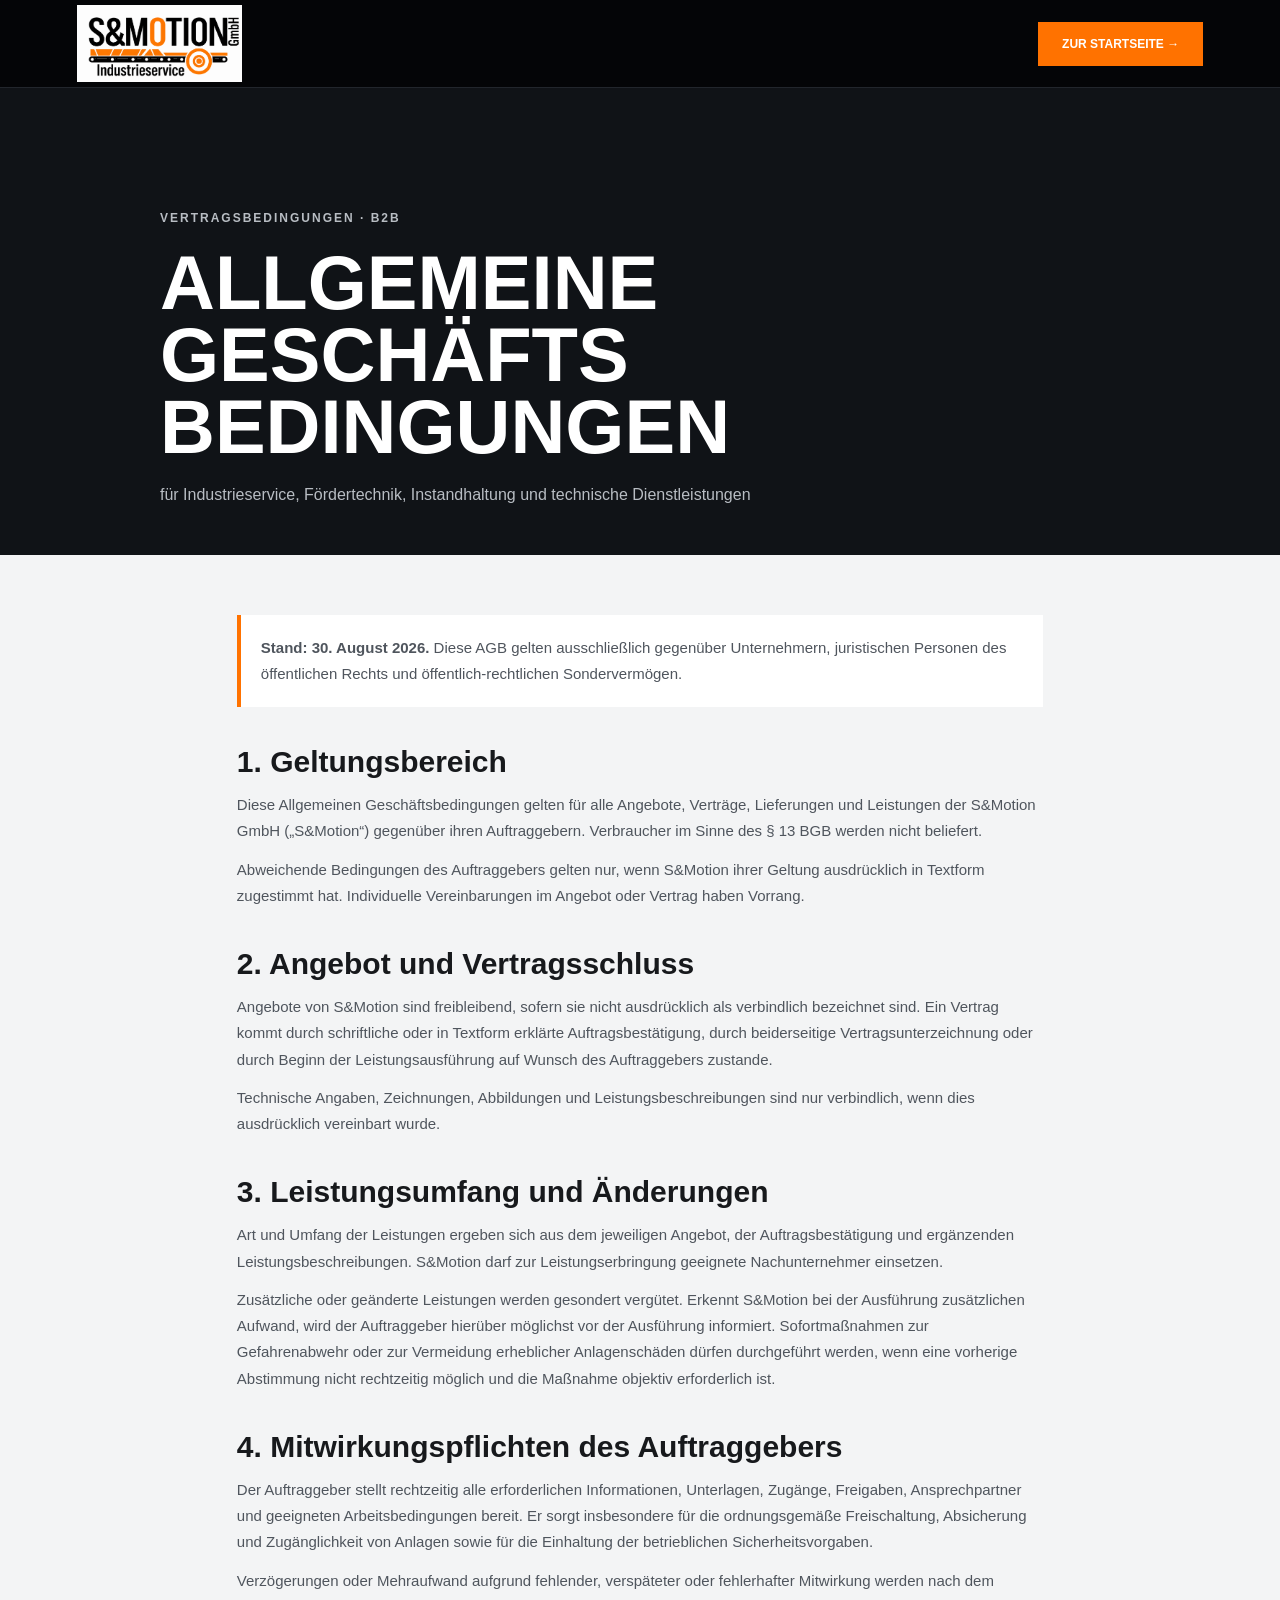
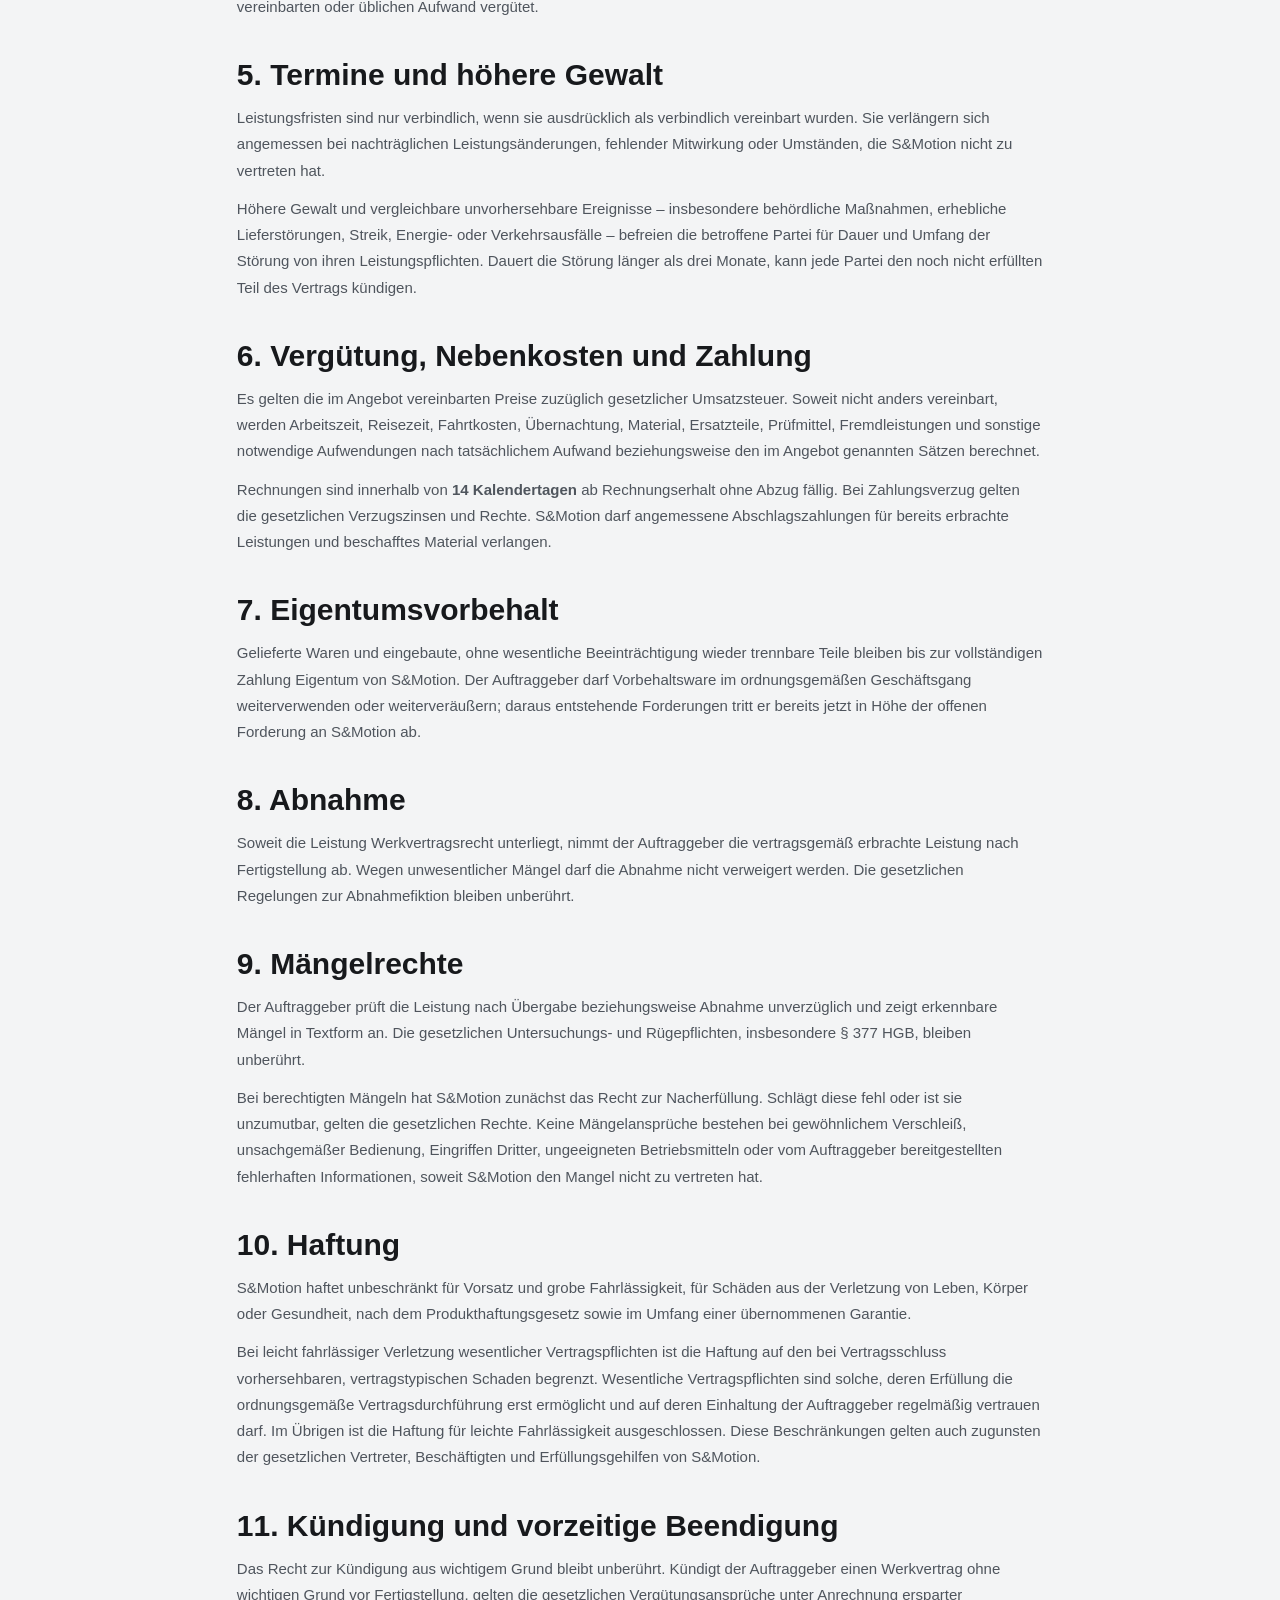
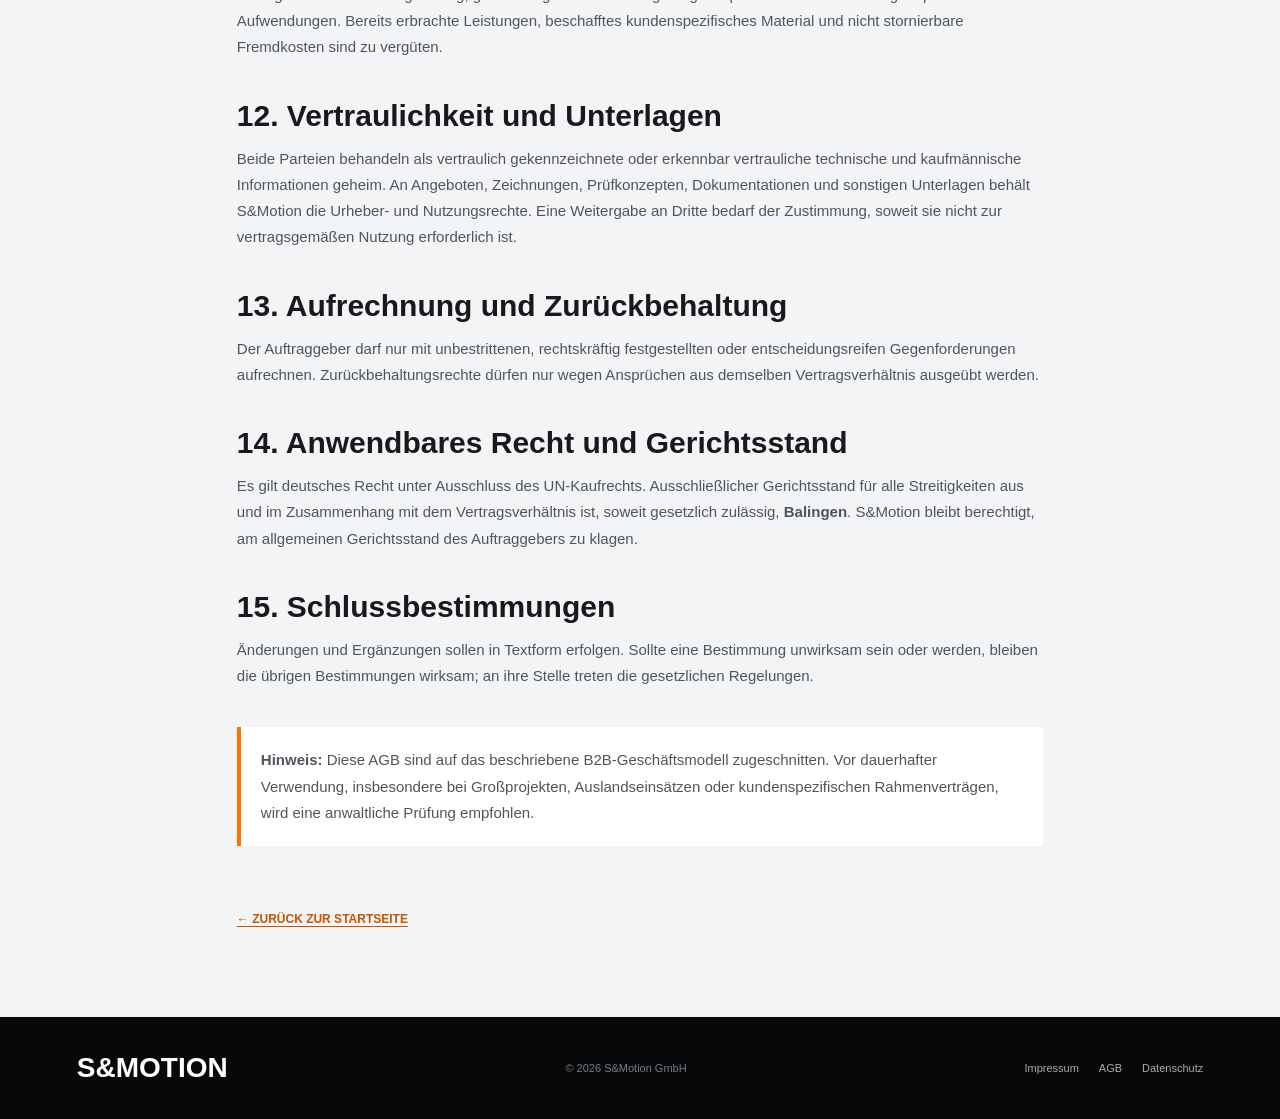
==== commit 1fff90c3: "Remove conveyor scrollbar and restore previous website" ====
--- a/agb.html
+++ b/agb.html
@@ -7,7 +7,6 @@
     <title>AGB | S&Motion GmbH</title>
     <meta name="description" content="Allgemeine Geschäftsbedingungen der S&Motion GmbH für Unternehmenskunden.">
     <link rel="stylesheet" href="style.css">
-    <script src="scrollbar.js" defer></script>
 </head>
 <body>
     <header class="header"><a href="index.html" class="logo"><img src="images/logo.png" alt="S&Motion GmbH Industrieservice"></a><a href="index.html" class="header-button">Zur Startseite →</a></header>
--- a/style.css
+++ b/style.css
@@ -188,72 +188,3 @@
 .legal-note { padding: 20px; border-left: 4px solid var(--orange); background: #fff; }
 .legal-back { display: inline-flex; margin-top: 28px; color: var(--orange); font-size: 12px; font-weight: 700; text-transform: uppercase; }
 @media (max-width:600px) { .legal-hero h1 { font-size: clamp(34px,10vw,46px); } .legal-content { padding-block: 44px 68px; } .legal-content h2 { font-size: 26px; } }
-
-
-/* S&Motion conveyor scrollbar */
-html.has-sm-scrollbar {
-    scrollbar-width: none;
-}
-html.has-sm-scrollbar::-webkit-scrollbar {
-    width: 0;
-    height: 0;
-}
-.sm-scrollbar {
-    position: fixed;
-    z-index: 950;
-    top: 104px;
-    right: 8px;
-    bottom: 18px;
-    width: 30px;
-    opacity: 0;
-    pointer-events: none;
-    transition: opacity .25s ease;
-}
-.sm-scrollbar.is-active {
-    opacity: 1;
-    pointer-events: auto;
-}
-.sm-scrollbar__track {
-    position: absolute;
-    inset: 0;
-    overflow: hidden;
-    cursor: pointer;
-    border: 2px solid #d7d9dc;
-    border-radius: 18px;
-    background:
-        radial-gradient(circle at 50% 9px, #f5f5f5 0 4px, #aeb2b7 4.5px 5px, transparent 5.5px) center top / 100% 20px repeat-y,
-        linear-gradient(90deg, #050607 0 25%, #15181c 25% 75%, #050607 75% 100%);
-    box-shadow: 0 0 0 2px #08090b, 0 0 14px rgba(255,114,0,.28);
-}
-.sm-scrollbar__thumb {
-    position: absolute;
-    top: 0;
-    left: 50%;
-    width: 30px;
-    height: 108px;
-    cursor: grab;
-    touch-action: none;
-    will-change: transform;
-    filter: drop-shadow(0 0 6px rgba(255,114,0,.7));
-}
-.sm-scrollbar__thumb:active {
-    cursor: grabbing;
-}
-.sm-scrollbar__thumb img {
-    position: absolute;
-    top: 50%;
-    left: 50%;
-    width: 108px;
-    max-width: none;
-    height: auto;
-    user-select: none;
-    pointer-events: none;
-    transform: translate(-50%,-50%) rotate(90deg);
-    transform-origin: center;
-}
-@media (max-width: 820px), (pointer: coarse) {
-    .sm-scrollbar { display: none !important; }
-}
-@media print {
-    .sm-scrollbar { display: none !important; }
-}
